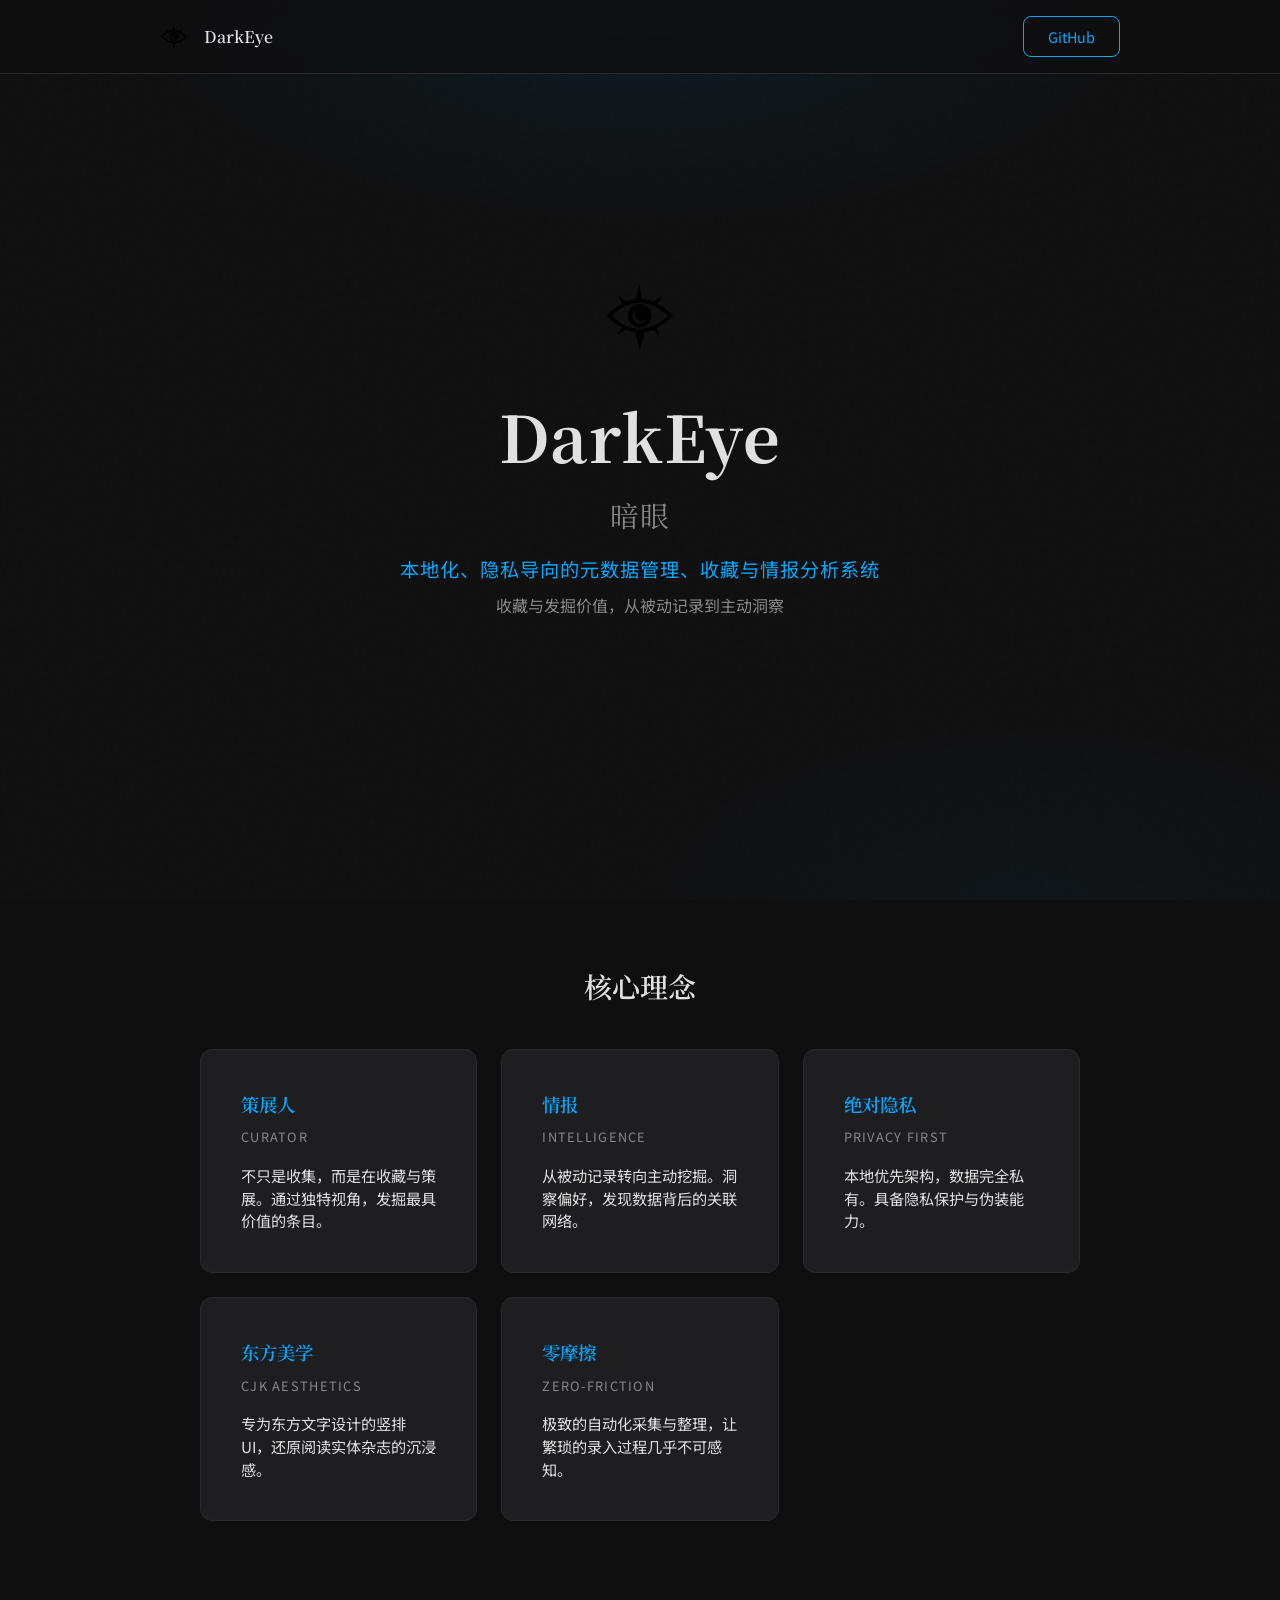
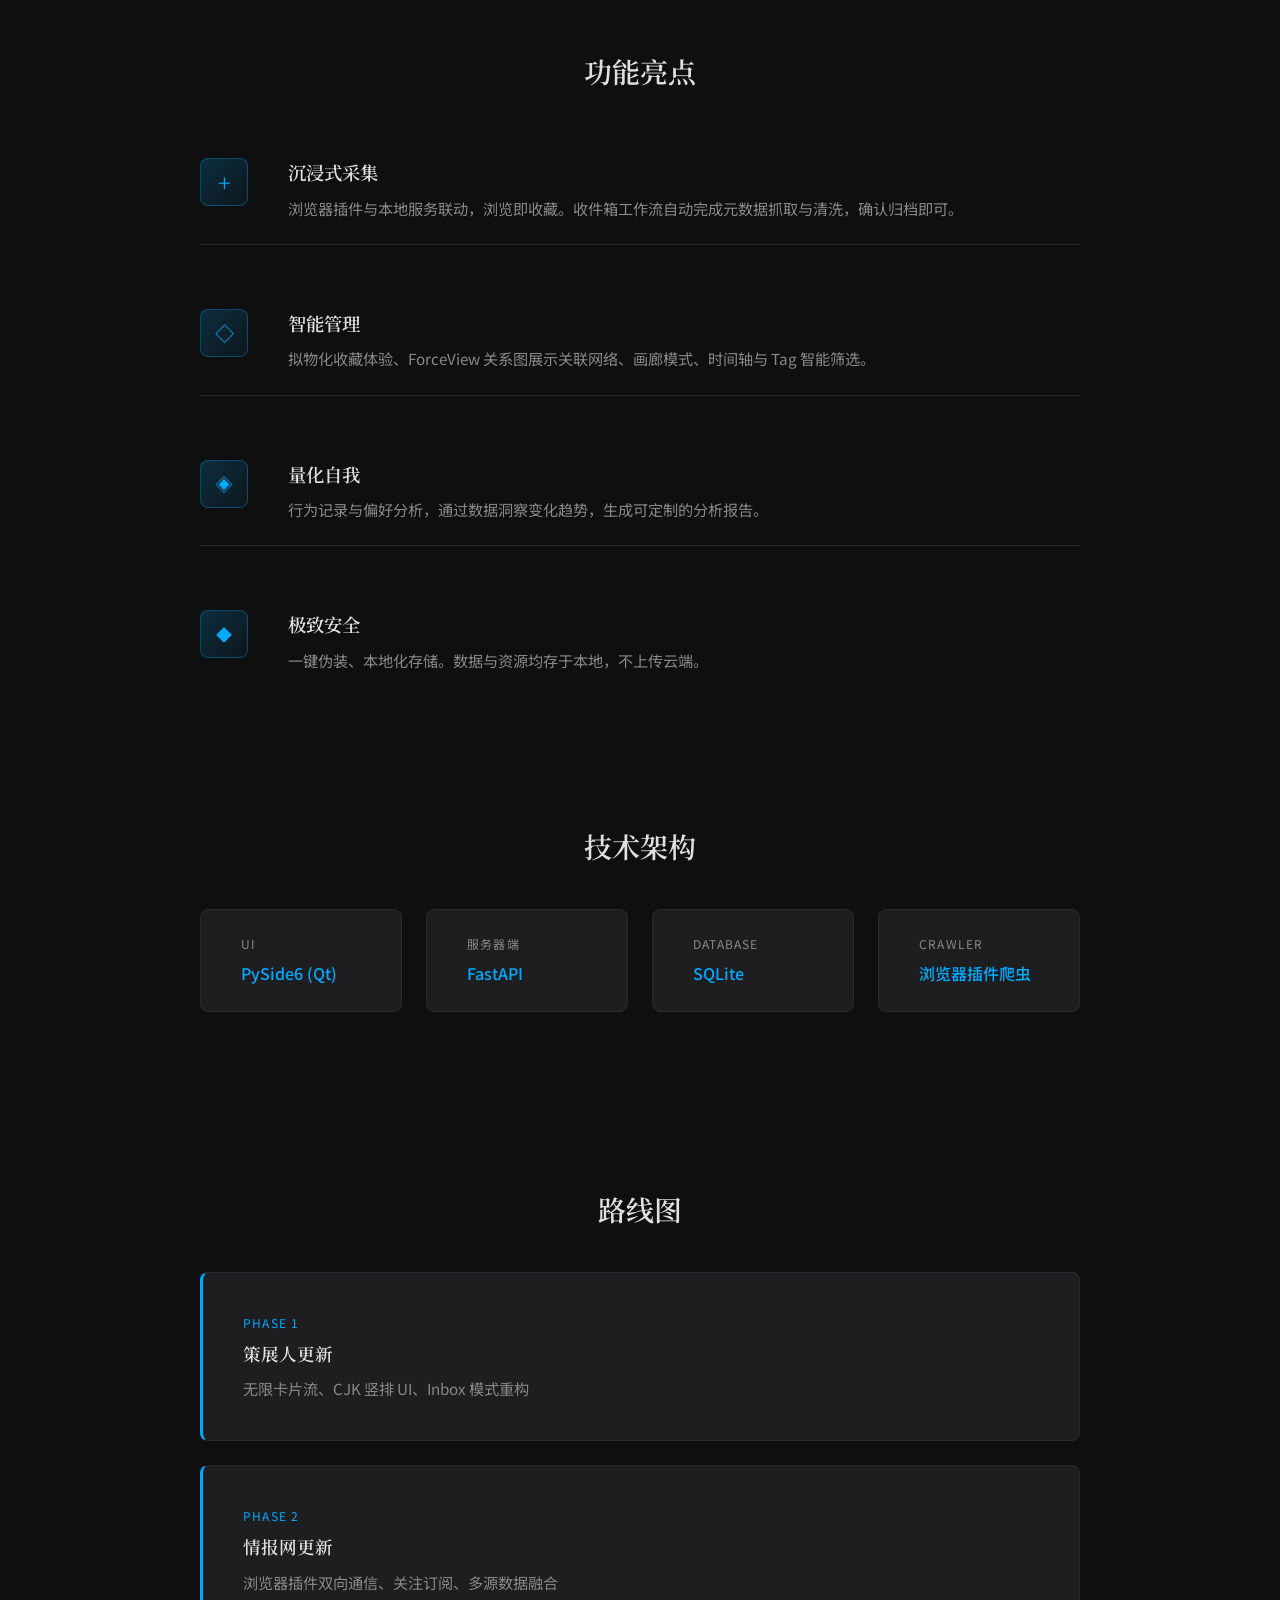
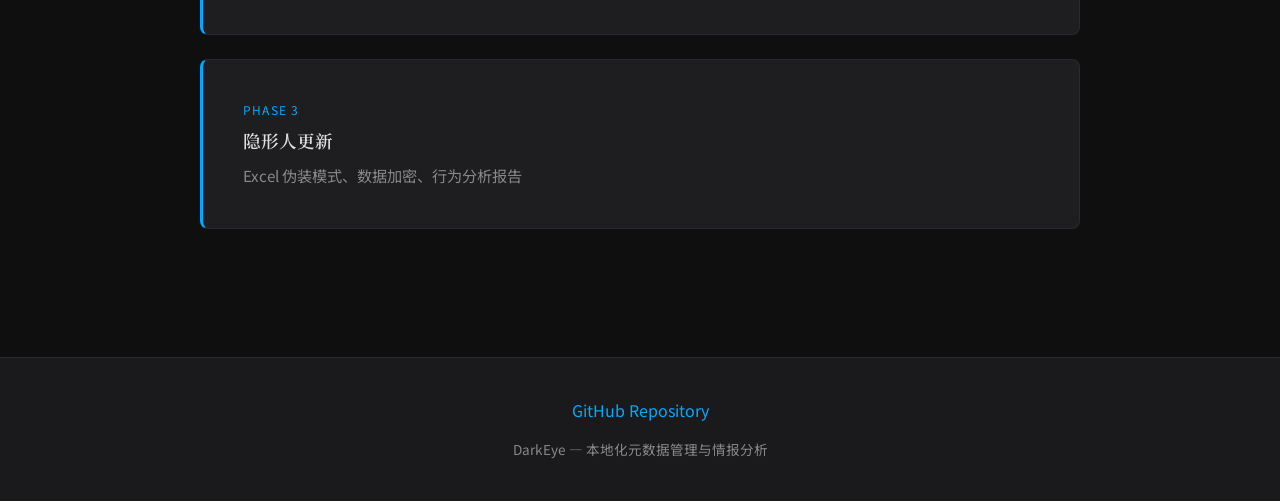
==== index.html @ bdf42da2 "first commit" ====
<!DOCTYPE html>
<html lang="zh-CN">

<head>
  <meta charset="UTF-8">
  <meta name="viewport" content="width=device-width, initial-scale=1.0">
  <meta name="description" content="DarkEye 暗眼 — 本地化、隐私导向的元数据管理与收藏系统">
  <title>DarkEye 暗眼 — 元数据管理与情报分析</title>
  <link rel="icon" type="image/svg+xml" href="assets/logo.svg">
  <link rel="preconnect" href="https://fonts.googleapis.com">
  <link rel="preconnect" href="https://fonts.gstatic.com" crossorigin>
  <link href="https://fonts.googleapis.com/css2?family=Noto+Serif+SC:wght@400;600;700&family=Noto+Sans+SC:wght@400;500&display=swap" rel="stylesheet">
  <link rel="stylesheet" href="css/styles.css">
</head>

<body>
  <header class="header">
    <nav class="nav">
      <a href="#" class="nav-logo">
        <img src="assets/logo.svg" alt="DarkEye" class="nav-logo-icon">
        <span class="nav-logo-text">DarkEye</span>
      </a>
      <a href="https://github.com/de4321/darkeye" class="nav-cta" target="_blank" rel="noopener noreferrer">GitHub</a>
    </nav>
  </header>

  <main>
    <section class="hero">
      <div class="hero-content">
        <img src="assets/logo.svg" alt="" class="hero-logo reveal" aria-hidden="true">
        <h1 class="hero-title reveal">DarkEye <span class="hero-sub">暗眼</span></h1>
        <p class="hero-tagline reveal">本地化、隐私导向的元数据管理、收藏与情报分析系统</p>
        <p class="hero-desc reveal">收藏与发掘价值，从被动记录到主动洞察</p>
      </div>
      <div class="hero-bg" aria-hidden="true"></div>
    </section>

    <section class="section section-philosophy">
      <h2 class="section-title reveal">核心理念</h2>
      <div class="philosophy-grid">
        <article class="philosophy-card reveal">
          <h3 class="philosophy-card-title">策展人</h3>
          <p class="philosophy-card-eng">Curator</p>
          <p class="philosophy-card-desc">不只是收集，而是在收藏与策展。通过独特视角，发掘最具价值的条目。</p>
        </article>
        <article class="philosophy-card reveal">
          <h3 class="philosophy-card-title">情报</h3>
          <p class="philosophy-card-eng">Intelligence</p>
          <p class="philosophy-card-desc">从被动记录转向主动挖掘。洞察偏好，发现数据背后的关联网络。</p>
        </article>
        <article class="philosophy-card reveal">
          <h3 class="philosophy-card-title">绝对隐私</h3>
          <p class="philosophy-card-eng">Privacy First</p>
          <p class="philosophy-card-desc">本地优先架构，数据完全私有。具备隐私保护与伪装能力。</p>
        </article>
        <article class="philosophy-card reveal">
          <h3 class="philosophy-card-title">东方美学</h3>
          <p class="philosophy-card-eng">CJK Aesthetics</p>
          <p class="philosophy-card-desc">专为东方文字设计的竖排 UI，还原阅读实体杂志的沉浸感。</p>
        </article>
        <article class="philosophy-card reveal">
          <h3 class="philosophy-card-title">零摩擦</h3>
          <p class="philosophy-card-eng">Zero-Friction</p>
          <p class="philosophy-card-desc">极致的自动化采集与整理，让繁琐的录入过程几乎不可感知。</p>
        </article>
      </div>
    </section>

    <section class="section section-features">
      <h2 class="section-title reveal">功能亮点</h2>
      <div class="features-list">
        <article class="feature-item reveal">
          <div class="feature-icon feature-icon--capture" aria-hidden="true"></div>
          <div class="feature-content">
            <h3 class="feature-title">沉浸式采集</h3>
            <p class="feature-desc">浏览器插件与本地服务联动，浏览即收藏。收件箱工作流自动完成元数据抓取与清洗，确认归档即可。</p>
          </div>
        </article>
        <article class="feature-item reveal">
          <div class="feature-icon feature-icon--manage" aria-hidden="true"></div>
          <div class="feature-content">
            <h3 class="feature-title">智能管理</h3>
            <p class="feature-desc">拟物化收藏体验、ForceView 关系图展示关联网络、画廊模式、时间轴与 Tag 智能筛选。</p>
          </div>
        </article>
        <article class="feature-item reveal">
          <div class="feature-icon feature-icon--quantify" aria-hidden="true"></div>
          <div class="feature-content">
            <h3 class="feature-title">量化自我</h3>
            <p class="feature-desc">行为记录与偏好分析，通过数据洞察变化趋势，生成可定制的分析报告。</p>
          </div>
        </article>
        <article class="feature-item reveal">
          <div class="feature-icon feature-icon--secure" aria-hidden="true"></div>
          <div class="feature-content">
            <h3 class="feature-title">极致安全</h3>
            <p class="feature-desc">一键伪装、本地化存储。数据与资源均存于本地，不上传云端。</p>
          </div>
        </article>
      </div>
    </section>

    <section class="section section-tech">
      <h2 class="section-title reveal">技术架构</h2>
      <div class="tech-grid reveal">
        <div class="tech-item">
          <span class="tech-label">UI</span>
          <span class="tech-value">PySide6 (Qt)</span>
        </div>
        <div class="tech-item">
          <span class="tech-label">服务器端</span>
          <span class="tech-value">FastAPI</span>
        </div>
        <div class="tech-item">
          <span class="tech-label">Database</span>
          <span class="tech-value">SQLite</span>
        </div>
        <div class="tech-item">
          <span class="tech-label">Crawler</span>
          <span class="tech-value">浏览器插件爬虫</span>
        </div>
      </div>
      <p class="tech-note reveal">单体本地，仅爬虫需联网</p>
    </section>

    <section class="section section-roadmap">
      <h2 class="section-title reveal">路线图</h2>
      <div class="roadmap-list">
        <article class="roadmap-item reveal">
          <div class="roadmap-phase">Phase 1</div>
          <h3 class="roadmap-title">策展人更新</h3>
          <p class="roadmap-desc">无限卡片流、CJK 竖排 UI、Inbox 模式重构</p>
        </article>
        <article class="roadmap-item reveal">
          <div class="roadmap-phase">Phase 2</div>
          <h3 class="roadmap-title">情报网更新</h3>
          <p class="roadmap-desc">浏览器插件双向通信、关注订阅、多源数据融合</p>
        </article>
        <article class="roadmap-item reveal">
          <div class="roadmap-phase">Phase 3</div>
          <h3 class="roadmap-title">隐形人更新</h3>
          <p class="roadmap-desc">Excel 伪装模式、数据加密、行为分析报告</p>
        </article>
      </div>
    </section>
  </main>

  <footer class="footer">
    <div class="footer-content">
      <a href="https://github.com/de4321/darkeye" class="footer-link" target="_blank" rel="noopener noreferrer">GitHub Repository</a>
      <p class="footer-copy">DarkEye — 本地化元数据管理与情报分析</p>
    </div>
  </footer>

  <script src="js/main.js"></script>
</body>

</html>
---- css/styles.css ----
/* DarkEye 产品宣传页 — 暗色主题 */
:root {
  --color-bg: #0f0f10;
  --color-bg-elevated: #1a1a1c;
  --color-bg-card: #1e1e21;
  --color-text: #e0e0e0;
  --color-text-muted: #888;
  --color-primary: #00aaff;
  --color-primary-hover: #33bbff;
  --color-border: #2a2a2e;
  --font-serif: "Noto Serif SC", "Source Han Serif SC", serif;
  --font-sans: "Noto Sans SC", "Source Han Sans SC", sans-serif;
  --radius-md: 8px;
  --radius-lg: 12px;
  --space-xs: 0.5rem;
  --space-sm: 1rem;
  --space-md: 1.5rem;
  --space-lg: 2.5rem;
  --space-xl: 4rem;
  --max-width: 960px;
}

*, *::before, *::after {
  box-sizing: border-box;
}

html {
  scroll-behavior: smooth;
}

body {
  margin: 0;
  font-family: var(--font-sans);
  font-size: 16px;
  line-height: 1.6;
  color: var(--color-text);
  background: var(--color-bg);
  -webkit-font-smoothing: antialiased;
}

/* Header */
.header {
  position: fixed;
  top: 0;
  left: 0;
  right: 0;
  z-index: 100;
  padding: var(--space-sm) var(--space-lg);
  background: rgba(15, 15, 16, 0.85);
  backdrop-filter: blur(12px);
  border-bottom: 1px solid var(--color-border);
  transition: background 0.3s ease;
}

.nav {
  max-width: var(--max-width);
  margin: 0 auto;
  display: flex;
  align-items: center;
  justify-content: space-between;
}

.nav-logo {
  display: flex;
  align-items: center;
  gap: var(--space-sm);
  text-decoration: none;
  color: var(--color-text);
  font-family: var(--font-serif);
  font-weight: 600;
  transition: color 0.2s;
}

.nav-logo:hover {
  color: var(--color-primary);
}

.nav-logo-icon {
  width: 28px;
  height: 28px;
  color: var(--color-primary);
}

.nav-cta {
  padding: var(--space-xs) var(--space-md);
  background: transparent;
  border: 1px solid var(--color-primary);
  color: var(--color-primary);
  border-radius: var(--radius-md);
  text-decoration: none;
  font-size: 0.9rem;
  transition: all 0.2s;
}

.nav-cta:hover {
  background: var(--color-primary);
  color: var(--color-bg);
}

/* Hero */
.hero {
  position: relative;
  min-height: 100vh;
  display: flex;
  align-items: center;
  justify-content: center;
  padding: var(--space-xl) var(--space-lg);
  overflow: hidden;
}

.hero-bg {
  position: absolute;
  inset: 0;
  background:
    radial-gradient(ellipse 80% 50% at 50% 0%, rgba(0, 170, 255, 0.08) 0%, transparent 50%),
    radial-gradient(ellipse 60% 40% at 80% 100%, rgba(0, 170, 255, 0.04) 0%, transparent 50%);
  pointer-events: none;
}

.hero-bg::after {
  content: "";
  position: absolute;
  inset: 0;
  background-image: url("data:image/svg+xml,%3Csvg viewBox='0 0 256 256' xmlns='http://www.w3.org/2000/svg'%3E%3Cfilter id='noise'%3E%3CfeTurbulence type='fractalNoise' baseFrequency='0.85' numOctaves='4' stitchTiles='stitch'/%3E%3C/filter%3E%3Crect width='100%25' height='100%25' filter='url(%23noise)' opacity='0.03'/%3E%3C/svg%3E");
  opacity: 0.5;
}

.hero-content {
  position: relative;
  text-align: center;
  z-index: 1;
}

.hero-logo {
  width: 72px;
  height: 72px;
  color: var(--color-primary);
  margin-bottom: var(--space-md);
  opacity: 0.9;
}

.hero-title {
  margin: 0 0 var(--space-sm);
  font-family: var(--font-serif);
  font-size: clamp(2.5rem, 6vw, 4rem);
  font-weight: 700;
  letter-spacing: 0.02em;
}

.hero-sub {
  display: block;
  font-size: 0.45em;
  font-weight: 400;
  color: var(--color-text-muted);
  margin-top: 0.2em;
}

.hero-tagline {
  margin: 0 0 var(--space-xs);
  font-size: 1.2rem;
  color: var(--color-primary);
  letter-spacing: 0.05em;
}

.hero-desc {
  margin: 0;
  font-size: 1rem;
  color: var(--color-text-muted);
}

/* Reveal animation (initially hidden, JS will reveal) */
.reveal {
  opacity: 0;
  transform: translateY(24px);
  transition: opacity 0.6s ease, transform 0.6s ease;
}

.reveal.revealed {
  opacity: 1;
  transform: translateY(0);
}

.reveal.revealed-delay-1 { transition-delay: 0.1s; }
.reveal.revealed-delay-2 { transition-delay: 0.2s; }
.reveal.revealed-delay-3 { transition-delay: 0.3s; }

/* Sections */
.section {
  max-width: var(--max-width);
  margin: 0 auto;
  padding: var(--space-xl) var(--space-lg);
}

.section-title {
  margin: 0 0 var(--space-lg);
  font-family: var(--font-serif);
  font-size: 1.75rem;
  font-weight: 600;
  text-align: center;
  color: var(--color-text);
}

/* Philosophy grid */
.philosophy-grid {
  display: grid;
  grid-template-columns: repeat(auto-fit, minmax(260px, 1fr));
  gap: var(--space-md);
}

.philosophy-card {
  padding: var(--space-lg);
  background: var(--color-bg-card);
  border: 1px solid var(--color-border);
  border-radius: var(--radius-lg);
  transition: border-color 0.2s, transform 0.2s;
}

.philosophy-card:hover {
  border-color: rgba(0, 170, 255, 0.4);
  transform: translateY(-2px);
}

.philosophy-card-title {
  margin: 0 0 var(--space-xs);
  font-family: var(--font-serif);
  font-size: 1.15rem;
  font-weight: 600;
  color: var(--color-primary);
}

.philosophy-card-eng {
  margin: 0 0 var(--space-sm);
  font-size: 0.8rem;
  color: var(--color-text-muted);
  text-transform: uppercase;
  letter-spacing: 0.1em;
}

.philosophy-card-desc {
  margin: 0;
  font-size: 0.95rem;
  color: var(--color-text);
  line-height: 1.5;
}

/* Features */
.features-list {
  display: flex;
  flex-direction: column;
  gap: var(--space-lg);
}

.feature-item {
  display: flex;
  gap: var(--space-lg);
  align-items: flex-start;
  padding: var(--space-md) 0;
  border-bottom: 1px solid var(--color-border);
}

.feature-item:last-child {
  border-bottom: none;
}

.feature-icon {
  flex-shrink: 0;
  display: flex;
  align-items: center;
  justify-content: center;
  width: 48px;
  height: 48px;
  border-radius: var(--radius-md);
  background: linear-gradient(135deg, rgba(0, 170, 255, 0.2), rgba(0, 170, 255, 0.05));
  border: 1px solid rgba(0, 170, 255, 0.3);
}

.feature-icon--capture::before {
  content: "+";
  font-size: 1.5rem;
  font-weight: 300;
  color: var(--color-primary);
}

.feature-icon--manage::before {
  content: "◇";
  font-size: 1.2rem;
  color: var(--color-primary);
}

.feature-icon--quantify::before {
  content: "◈";
  font-size: 1.1rem;
  color: var(--color-primary);
}

.feature-icon--secure::before {
  content: "◆";
  font-size: 1rem;
  color: var(--color-primary);
}

.feature-content {
  flex: 1;
}

.feature-title {
  margin: 0 0 var(--space-xs);
  font-family: var(--font-serif);
  font-size: 1.15rem;
  font-weight: 600;
  color: var(--color-text);
}

.feature-desc {
  margin: 0;
  font-size: 0.95rem;
  color: var(--color-text-muted);
  line-height: 1.6;
}

/* Tech */
.tech-grid {
  display: grid;
  grid-template-columns: repeat(auto-fit, minmax(180px, 1fr));
  gap: var(--space-md);
  margin-bottom: var(--space-md);
}

.tech-item {
  padding: var(--space-md) var(--space-lg);
  background: var(--color-bg-card);
  border: 1px solid var(--color-border);
  border-radius: var(--radius-md);
  display: flex;
  flex-direction: column;
  gap: var(--space-xs);
}

.tech-label {
  font-size: 0.75rem;
  text-transform: uppercase;
  letter-spacing: 0.1em;
  color: var(--color-text-muted);
}

.tech-value {
  font-size: 1rem;
  font-weight: 500;
  color: var(--color-primary);
}

.tech-note {
  margin: 0;
  font-size: 0.9rem;
  color: var(--color-text-muted);
  text-align: center;
}

/* Roadmap */
.roadmap-list {
  display: flex;
  flex-direction: column;
  gap: var(--space-md);
}

.roadmap-item {
  padding: var(--space-lg);
  background: var(--color-bg-card);
  border: 1px solid var(--color-border);
  border-left: 3px solid var(--color-primary);
  border-radius: var(--radius-md);
  transition: border-color 0.2s;
}

.roadmap-item:hover {
  border-left-color: var(--color-primary-hover);
}

.roadmap-phase {
  font-size: 0.75rem;
  text-transform: uppercase;
  letter-spacing: 0.1em;
  color: var(--color-primary);
  margin-bottom: var(--space-xs);
}

.roadmap-title {
  margin: 0 0 var(--space-xs);
  font-family: var(--font-serif);
  font-size: 1.1rem;
  font-weight: 600;
  color: var(--color-text);
}

.roadmap-desc {
  margin: 0;
  font-size: 0.95rem;
  color: var(--color-text-muted);
}

/* Footer */
.footer {
  margin-top: var(--space-xl);
  padding: var(--space-lg) var(--space-lg);
  border-top: 1px solid var(--color-border);
  background: var(--color-bg-elevated);
}

.footer-content {
  max-width: var(--max-width);
  margin: 0 auto;
  text-align: center;
}

.footer-link {
  display: inline-block;
  margin-bottom: var(--space-sm);
  color: var(--color-primary);
  text-decoration: none;
  transition: color 0.2s;
}

.footer-link:hover {
  color: var(--color-primary-hover);
}

.footer-copy {
  margin: 0;
  font-size: 0.85rem;
  color: var(--color-text-muted);
}

/* Responsive */
@media (max-width: 640px) {
  .hero {
    padding: var(--space-xl) var(--space-md);
  }

  .section {
    padding: var(--space-lg) var(--space-md);
  }

  .feature-item {
    flex-direction: column;
    gap: var(--space-sm);
  }

  .philosophy-grid {
    grid-template-columns: 1fr;
  }
}
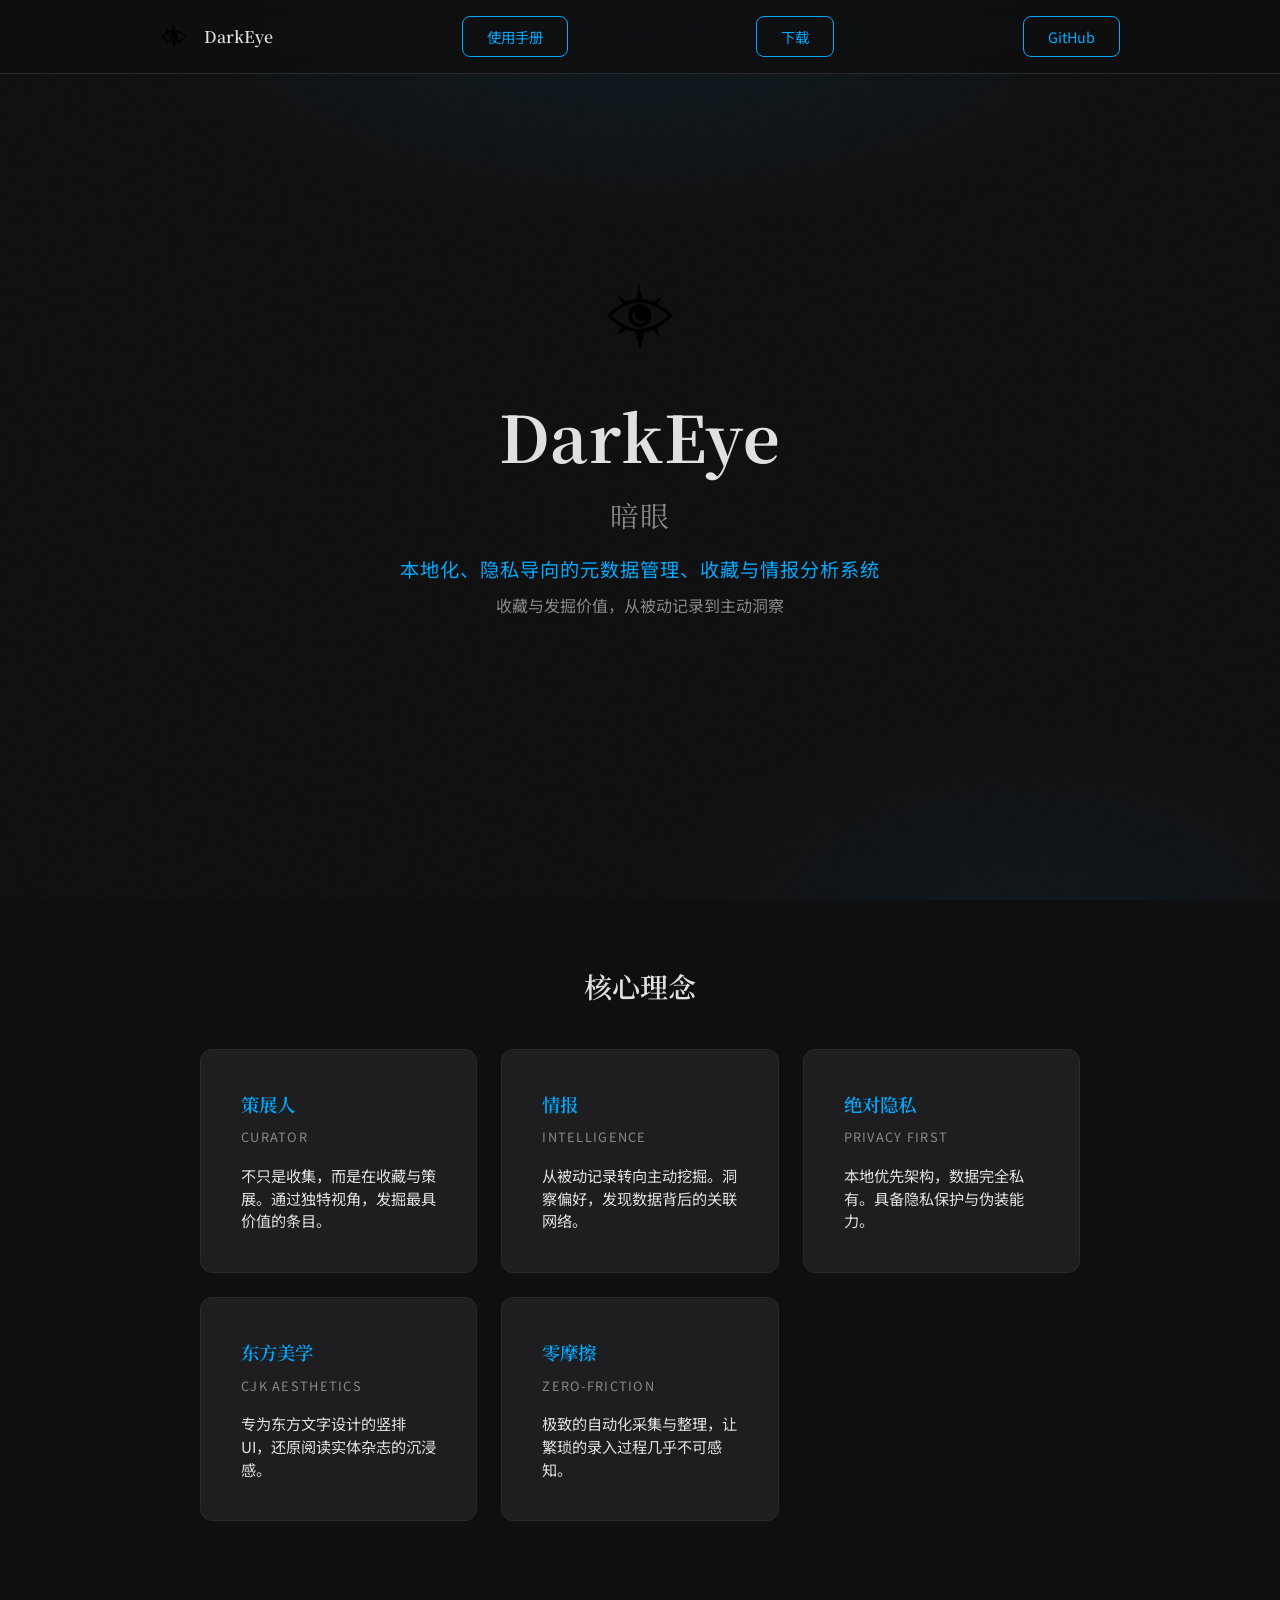
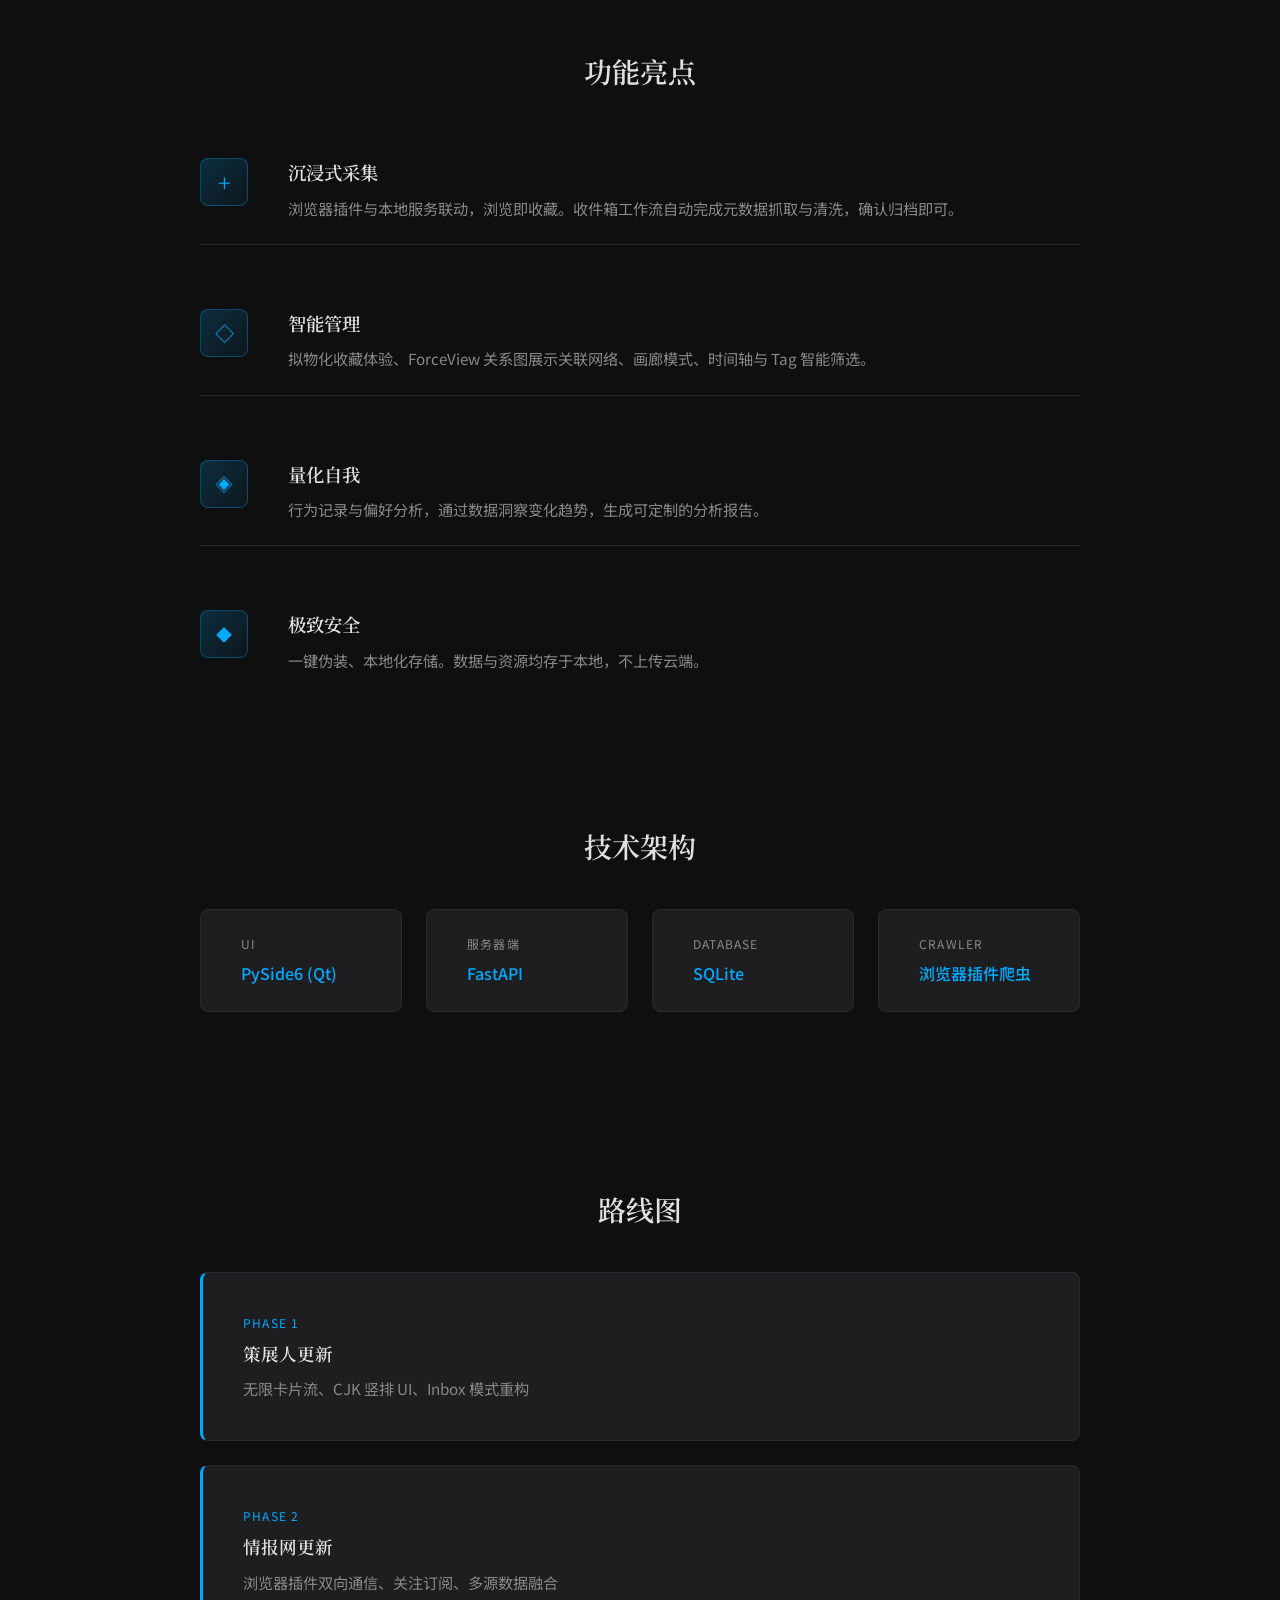
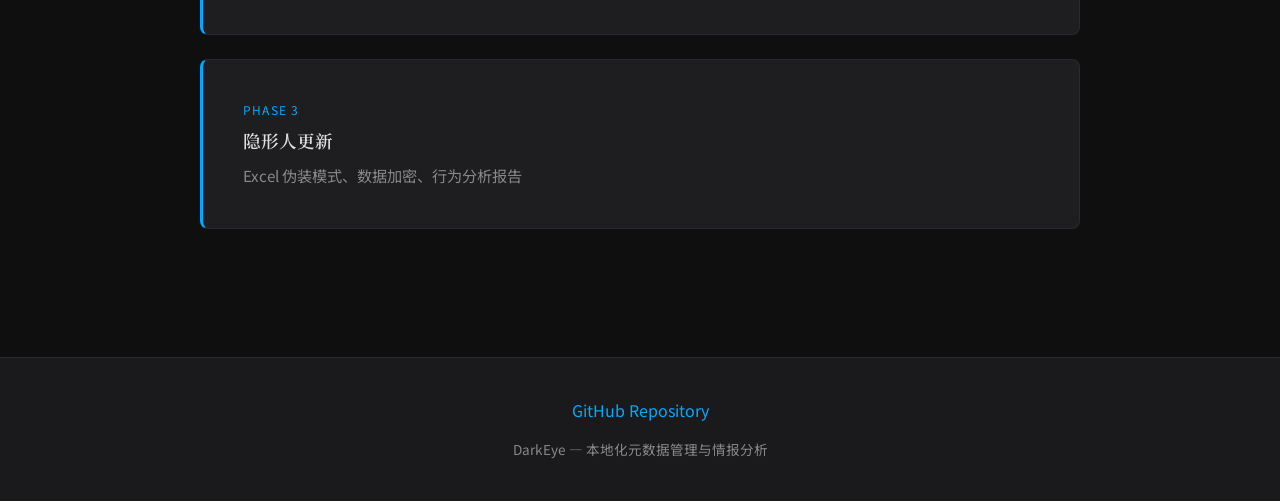
==== commit 8264d6cd: "update" ====
--- a/index.html
+++ b/index.html
@@ -20,6 +20,8 @@
         <img src="assets/logo.svg" alt="DarkEye" class="nav-logo-icon">
         <span class="nav-logo-text">DarkEye</span>
       </a>
+      <a href="manual.html" class="nav-cta" target="_self">使用手册</a>
+      <a href="https://github.com/de4321/darkeye/releases" class="nav-cta" target="_blank" rel="noopener noreferrer">下载</a>
       <a href="https://github.com/de4321/darkeye" class="nav-cta" target="_blank" rel="noopener noreferrer">GitHub</a>
     </nav>
   </header>
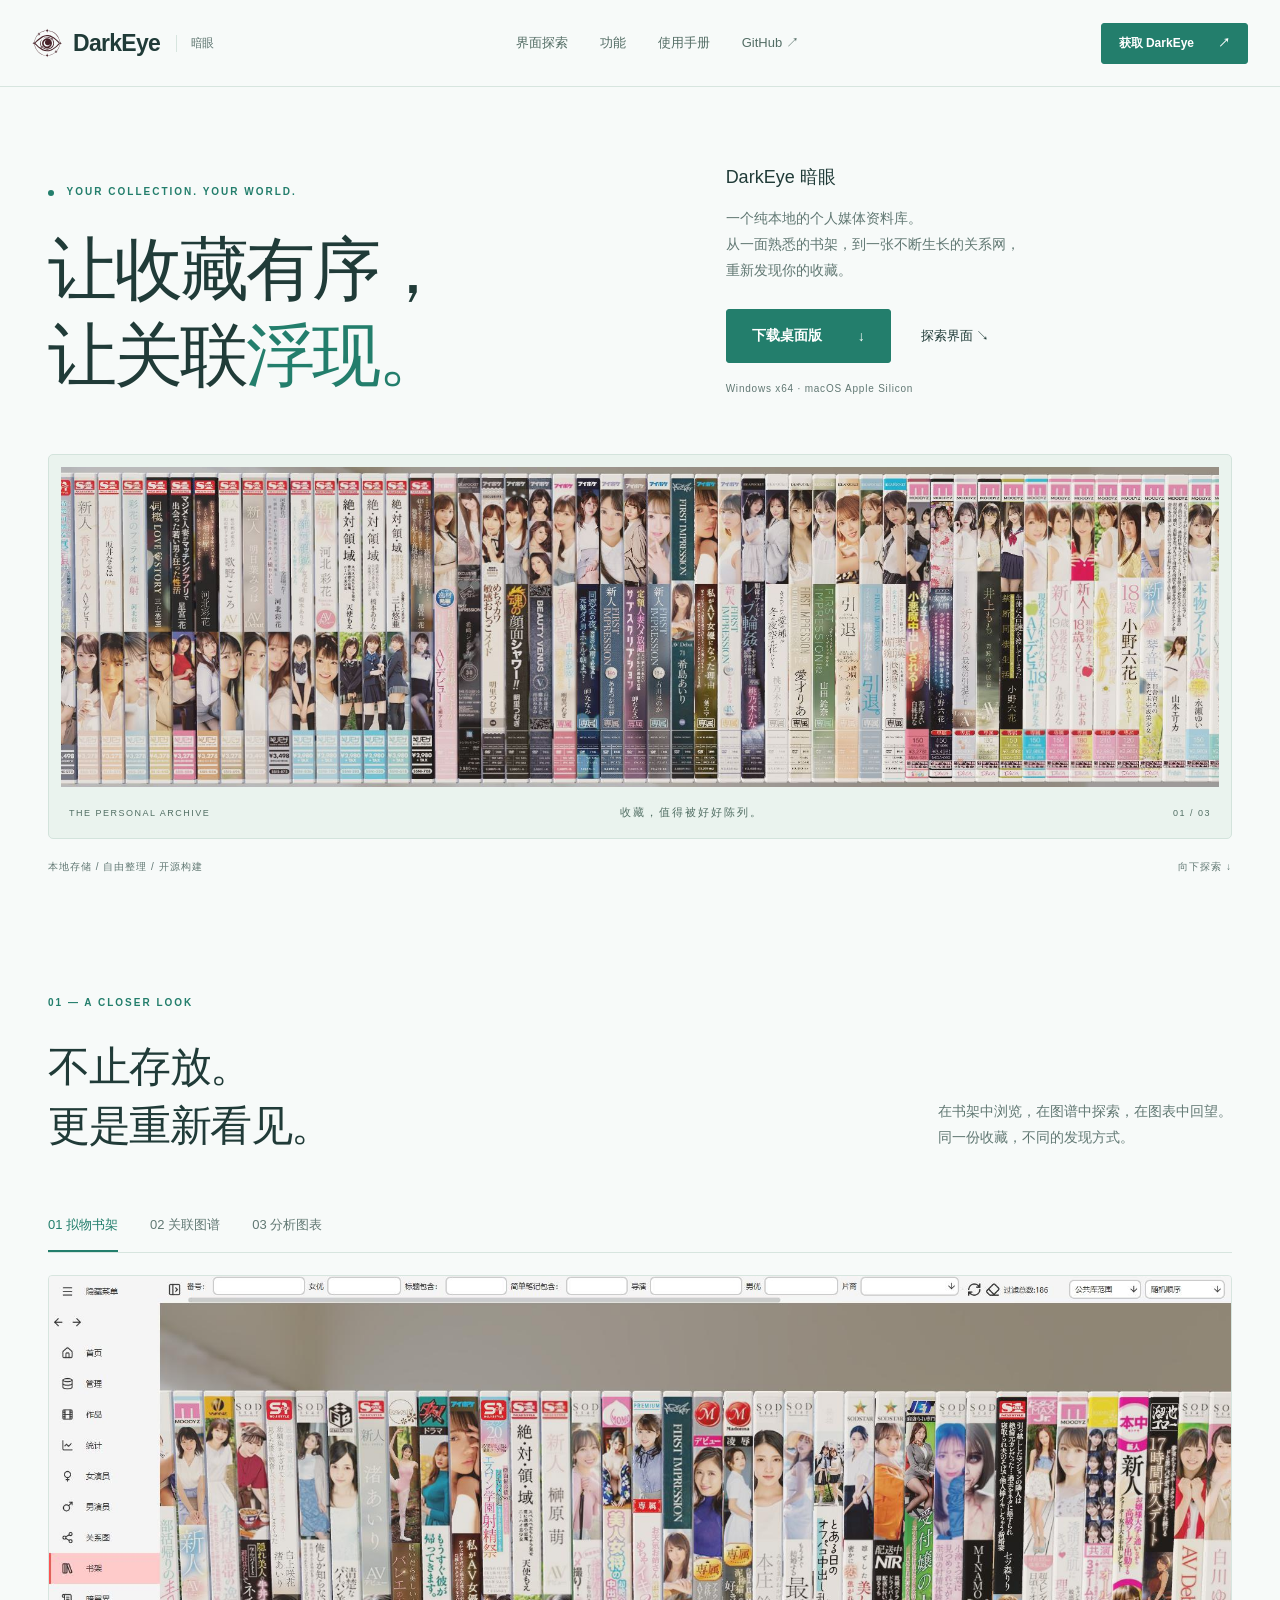
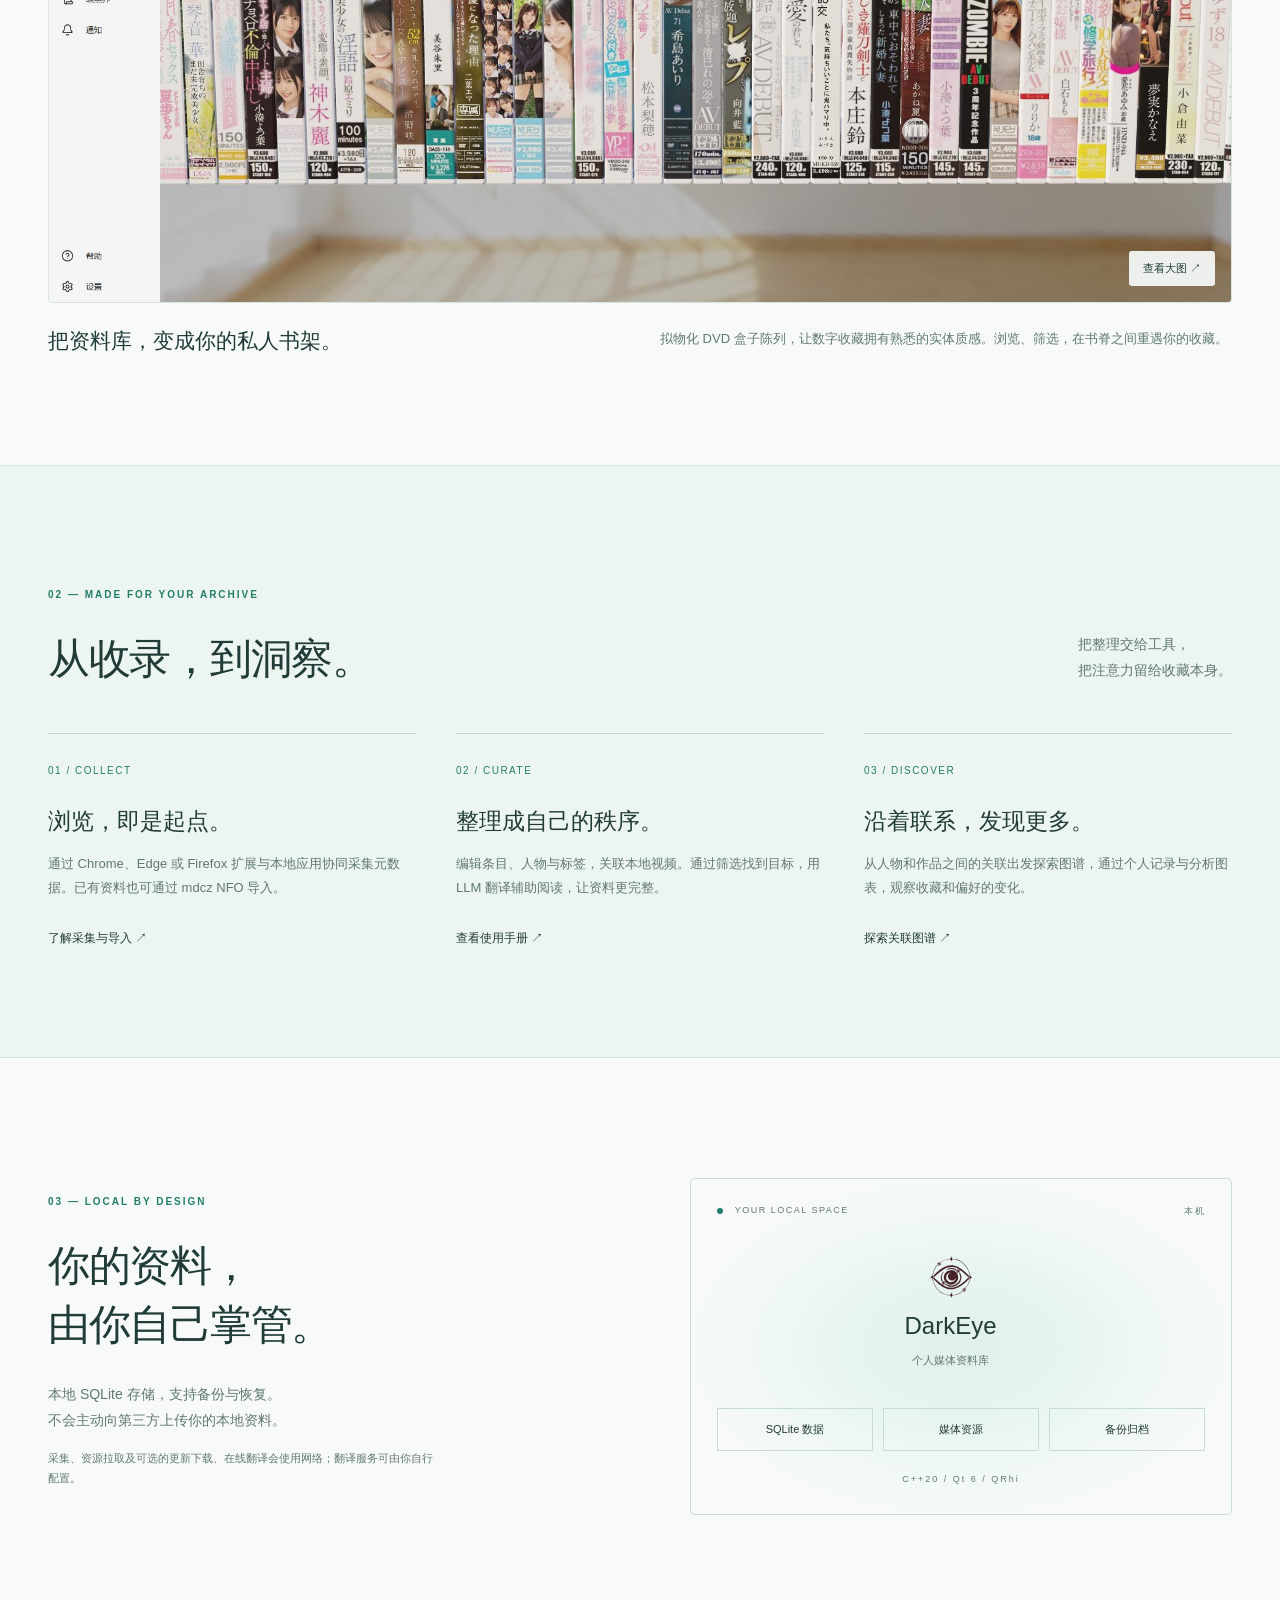
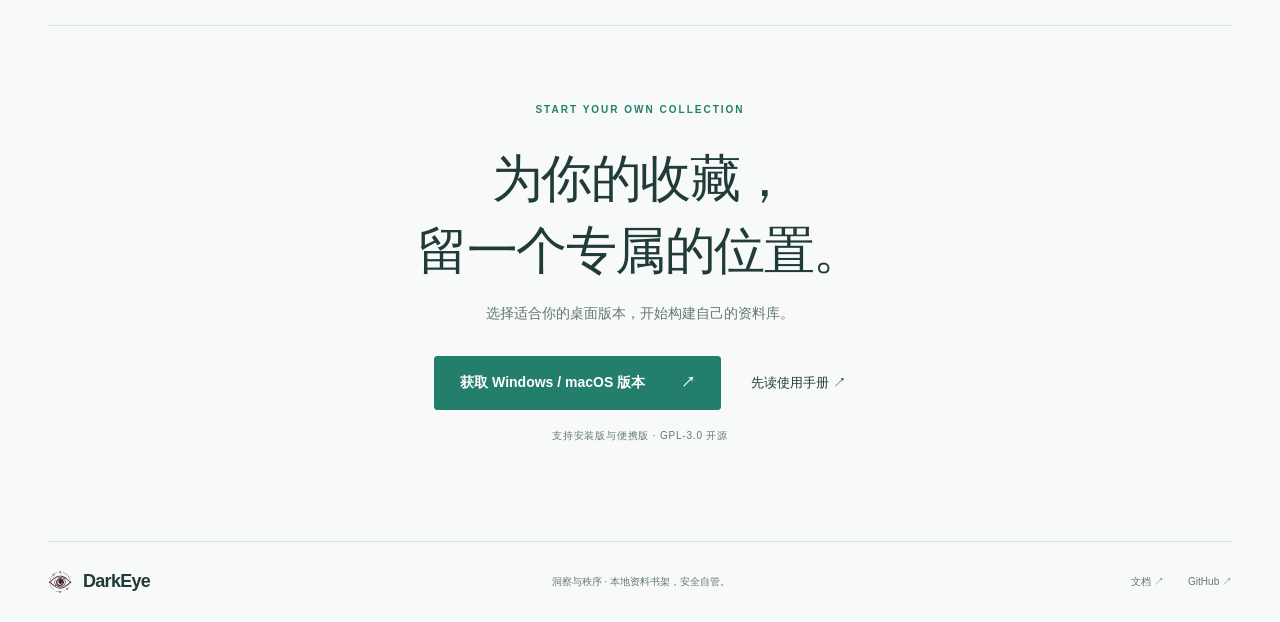
==== commit 49fdc01b: "Refresh website with project screenshots and mint theme" ====
--- a/index.html
+++ b/index.html
@@ -1,160 +1,26 @@
 <!DOCTYPE html>
 <html lang="zh-CN">
-
 <head>
-  <meta charset="UTF-8">
-  <meta name="viewport" content="width=device-width, initial-scale=1.0">
-  <meta name="description" content="DarkEye 暗眼 — 本地化、隐私导向的元数据管理与收藏系统">
-  <title>DarkEye 暗眼 — 元数据管理与情报分析</title>
-  <link rel="icon" type="image/svg+xml" href="assets/logo.svg">
-  <link rel="preconnect" href="https://fonts.googleapis.com">
-  <link rel="preconnect" href="https://fonts.gstatic.com" crossorigin>
-  <link href="https://fonts.googleapis.com/css2?family=Noto+Serif+SC:wght@400;600;700&family=Noto+Sans+SC:wght@400;500&display=swap" rel="stylesheet">
-  <link rel="stylesheet" href="css/styles.css">
+<meta charset="UTF-8"><meta name="viewport" content="width=device-width, initial-scale=1.0">
+<meta name="description" content="DarkEye 暗眼，一个纯本地的个人媒体资料库。以拟物化 DVD 书架整理收藏，用关联图谱发现联系，让资料回到自己手中。">
+<meta name="theme-color" content="#f7faf9"><title>DarkEye 暗眼 — 洞察与秩序</title>
+<link rel="icon" href="assets/logo.svg?v=2" type="image/svg+xml"><link rel="stylesheet" href="css/styles.css">
 </head>
-
 <body>
-  <header class="header">
-    <nav class="nav">
-      <a href="#" class="nav-logo">
-        <img src="assets/logo.svg" alt="DarkEye" class="nav-logo-icon">
-        <span class="nav-logo-text">DarkEye</span>
-      </a>
-      <a href="manual.html" class="nav-cta" target="_self">使用手册</a>
-      <a href="https://github.com/de4321/darkeye/releases" class="nav-cta" target="_blank" rel="noopener noreferrer">下载</a>
-      <a href="https://github.com/de4321/darkeye" class="nav-cta" target="_blank" rel="noopener noreferrer">GitHub</a>
-    </nav>
-  </header>
-
-  <main>
-    <section class="hero">
-      <div class="hero-content">
-        <img src="assets/logo.svg" alt="" class="hero-logo reveal" aria-hidden="true">
-        <h1 class="hero-title reveal">DarkEye <span class="hero-sub">暗眼</span></h1>
-        <p class="hero-tagline reveal">本地化、隐私导向的元数据管理、收藏与情报分析系统</p>
-        <p class="hero-desc reveal">收藏与发掘价值，从被动记录到主动洞察</p>
-      </div>
-      <div class="hero-bg" aria-hidden="true"></div>
-    </section>
-
-    <section class="section section-philosophy">
-      <h2 class="section-title reveal">核心理念</h2>
-      <div class="philosophy-grid">
-        <article class="philosophy-card reveal">
-          <h3 class="philosophy-card-title">策展人</h3>
-          <p class="philosophy-card-eng">Curator</p>
-          <p class="philosophy-card-desc">不只是收集，而是在收藏与策展。通过独特视角，发掘最具价值的条目。</p>
-        </article>
-        <article class="philosophy-card reveal">
-          <h3 class="philosophy-card-title">情报</h3>
-          <p class="philosophy-card-eng">Intelligence</p>
-          <p class="philosophy-card-desc">从被动记录转向主动挖掘。洞察偏好，发现数据背后的关联网络。</p>
-        </article>
-        <article class="philosophy-card reveal">
-          <h3 class="philosophy-card-title">绝对隐私</h3>
-          <p class="philosophy-card-eng">Privacy First</p>
-          <p class="philosophy-card-desc">本地优先架构，数据完全私有。具备隐私保护与伪装能力。</p>
-        </article>
-        <article class="philosophy-card reveal">
-          <h3 class="philosophy-card-title">东方美学</h3>
-          <p class="philosophy-card-eng">CJK Aesthetics</p>
-          <p class="philosophy-card-desc">专为东方文字设计的竖排 UI，还原阅读实体杂志的沉浸感。</p>
-        </article>
-        <article class="philosophy-card reveal">
-          <h3 class="philosophy-card-title">零摩擦</h3>
-          <p class="philosophy-card-eng">Zero-Friction</p>
-          <p class="philosophy-card-desc">极致的自动化采集与整理，让繁琐的录入过程几乎不可感知。</p>
-        </article>
-      </div>
-    </section>
-
-    <section class="section section-features">
-      <h2 class="section-title reveal">功能亮点</h2>
-      <div class="features-list">
-        <article class="feature-item reveal">
-          <div class="feature-icon feature-icon--capture" aria-hidden="true"></div>
-          <div class="feature-content">
-            <h3 class="feature-title">沉浸式采集</h3>
-            <p class="feature-desc">浏览器插件与本地服务联动，浏览即收藏。收件箱工作流自动完成元数据抓取与清洗，确认归档即可。</p>
-          </div>
-        </article>
-        <article class="feature-item reveal">
-          <div class="feature-icon feature-icon--manage" aria-hidden="true"></div>
-          <div class="feature-content">
-            <h3 class="feature-title">智能管理</h3>
-            <p class="feature-desc">拟物化收藏体验、ForceView 关系图展示关联网络、画廊模式、时间轴与 Tag 智能筛选。</p>
-          </div>
-        </article>
-        <article class="feature-item reveal">
-          <div class="feature-icon feature-icon--quantify" aria-hidden="true"></div>
-          <div class="feature-content">
-            <h3 class="feature-title">量化自我</h3>
-            <p class="feature-desc">行为记录与偏好分析，通过数据洞察变化趋势，生成可定制的分析报告。</p>
-          </div>
-        </article>
-        <article class="feature-item reveal">
-          <div class="feature-icon feature-icon--secure" aria-hidden="true"></div>
-          <div class="feature-content">
-            <h3 class="feature-title">极致安全</h3>
-            <p class="feature-desc">一键伪装、本地化存储。数据与资源均存于本地，不上传云端。</p>
-          </div>
-        </article>
-      </div>
-    </section>
-
-    <section class="section section-tech">
-      <h2 class="section-title reveal">技术架构</h2>
-      <div class="tech-grid reveal">
-        <div class="tech-item">
-          <span class="tech-label">UI</span>
-          <span class="tech-value">PySide6 (Qt)</span>
-        </div>
-        <div class="tech-item">
-          <span class="tech-label">服务器端</span>
-          <span class="tech-value">FastAPI</span>
-        </div>
-        <div class="tech-item">
-          <span class="tech-label">Database</span>
-          <span class="tech-value">SQLite</span>
-        </div>
-        <div class="tech-item">
-          <span class="tech-label">Crawler</span>
-          <span class="tech-value">浏览器插件爬虫</span>
-        </div>
-      </div>
-      <p class="tech-note reveal">单体本地，仅爬虫需联网</p>
-    </section>
-
-    <section class="section section-roadmap">
-      <h2 class="section-title reveal">路线图</h2>
-      <div class="roadmap-list">
-        <article class="roadmap-item reveal">
-          <div class="roadmap-phase">Phase 1</div>
-          <h3 class="roadmap-title">策展人更新</h3>
-          <p class="roadmap-desc">无限卡片流、CJK 竖排 UI、Inbox 模式重构</p>
-        </article>
-        <article class="roadmap-item reveal">
-          <div class="roadmap-phase">Phase 2</div>
-          <h3 class="roadmap-title">情报网更新</h3>
-          <p class="roadmap-desc">浏览器插件双向通信、关注订阅、多源数据融合</p>
-        </article>
-        <article class="roadmap-item reveal">
-          <div class="roadmap-phase">Phase 3</div>
-          <h3 class="roadmap-title">隐形人更新</h3>
-          <p class="roadmap-desc">Excel 伪装模式、数据加密、行为分析报告</p>
-        </article>
-      </div>
-    </section>
-  </main>
-
-  <footer class="footer">
-    <div class="footer-content">
-      <a href="https://github.com/de4321/darkeye" class="footer-link" target="_blank" rel="noopener noreferrer">GitHub Repository</a>
-      <p class="footer-copy">DarkEye — 本地化元数据管理与情报分析</p>
-    </div>
-  </footer>
-
-  <script src="js/main.js"></script>
-</body>
-
-</html>
+<a class="skip" href="#main">跳到正文</a>
+<header class="header"><nav class="nav" aria-label="主导航"><a class="brand" href="index.html"><img src="assets/logo.svg?v=2" alt="" width="30" height="30">DarkEye<span>暗眼</span></a><div class="nav-links"><a href="#experience">界面探索</a><a href="#workflow">功能</a><a href="manual.html">使用手册</a><a href="https://github.com/gty5678/darkeye">GitHub ↗</a></div><a class="button small" href="#download">获取 DarkEye <span>↗</span></a></nav></header>
+<main id="main">
+<section class="hero wrap"><div class="hero-top"><div><p class="eyebrow"><span class="dot"></span> YOUR COLLECTION. YOUR WORLD.</p><h1>让收藏有序，<br>让关联<span class="accent">浮现。</span></h1></div><div class="hero-copy"><p>DarkEye 暗眼</p><p class="muted">一个纯本地的个人媒体资料库。<br>从一面熟悉的书架，到一张不断生长的关系网，<br>重新发现你的收藏。</p><div class="actions"><a class="button" href="#download">下载桌面版 <span>↓</span></a><a class="text-link" href="#experience">探索界面 <span>↘</span></a></div><p class="platform">Windows x64 · macOS Apple Silicon</p></div></div>
+<div class="hero-art"><img src="assets/screenshots/show.jpg" alt="DarkEye 拟物化 DVD 收藏书架，多张实体风格盒脊并排陈列" fetchpriority="high" width="2355" height="527"><div class="art-caption"><span>THE PERSONAL ARCHIVE</span><span>收藏，值得被好好陈列。</span><span>01 / 03</span></div></div>
+<div class="hero-bottom"><span>本地存储 / 自由整理 / 开源构建</span><a href="#experience">向下探索 ↓</a></div></section>
+<section id="experience" class="section wrap"><div class="section-heading"><div><p class="eyebrow">01 — A CLOSER LOOK</p><h2>不止存放。<br>更是重新看见。</h2></div><p class="muted">在书架中浏览，在图谱中探索，在图表中回望。<br>同一份收藏，不同的发现方式。</p></div>
+<div class="gallery-tabs" role="tablist" aria-label="界面预览"><button id="tab-shelf" role="tab" aria-selected="true" aria-controls="preview-panel" data-view="shelf">01 拟物书架</button><button id="tab-graph" role="tab" aria-selected="false" aria-controls="preview-panel" tabindex="-1" data-view="graph">02 关联图谱</button><button id="tab-chart" role="tab" aria-selected="false" aria-controls="preview-panel" tabindex="-1" data-view="chart">03 分析图表</button></div>
+<div id="preview-panel" role="tabpanel" aria-labelledby="tab-shelf" tabindex="0"><button class="preview-image" aria-label="放大查看界面截图"><img id="gallery-image" src="assets/screenshots/dvd.jpg" alt="拟物化 DVD 书架界面" loading="lazy" width="1920" height="1017"><span class="zoom-label">查看大图 ↗</span></button><div class="gallery-caption"><h3 id="gallery-title">把资料库，变成你的私人书架。</h3><p id="gallery-description">拟物化 DVD 盒子陈列，让数字收藏拥有熟悉的实体质感。浏览、筛选，在书脊之间重遇你的收藏。</p></div></div></section>
+<section id="workflow" class="workflow section"><div class="wrap"><div class="section-heading"><div><p class="eyebrow">02 — MADE FOR YOUR ARCHIVE</p><h2>从收录，到洞察。</h2></div><p class="muted">把整理交给工具，<br>把注意力留给收藏本身。</p></div><div class="workflow-grid"><article><span class="step">01 / COLLECT</span><h3>浏览，即是起点。</h3><p>通过 Chrome、Edge 或 Firefox 扩展与本地应用协同采集元数据。已有资料也可通过 mdcz NFO 导入。</p><a href="https://gty5678.github.io/darkeye/usage/">了解采集与导入 ↗</a></article><article><span class="step">02 / CURATE</span><h3>整理成自己的秩序。</h3><p>编辑条目、人物与标签，关联本地视频。通过筛选找到目标，用 LLM 翻译辅助阅读，让资料更完整。</p><a href="manual.html">查看使用手册 ↗</a></article><article><span class="step">03 / DISCOVER</span><h3>沿着联系，发现更多。</h3><p>从人物和作品之间的关联出发探索图谱，通过个人记录与分析图表，观察收藏和偏好的变化。</p><a href="#experience" data-select="graph">探索关联图谱 ↗</a></article></div></div></section>
+<section class="section wrap privacy"><div><p class="eyebrow">03 — LOCAL BY DESIGN</p><h2>你的资料，<br>由你自己掌管。</h2><p class="muted">本地 SQLite 存储，支持备份与恢复。<br>不会主动向第三方上传你的本地资料。</p><p class="privacy-note">采集、资源拉取及可选的更新下载、在线翻译会使用网络；翻译服务可由你自行配置。</p></div><div class="architecture"><div class="arch-title"><span class="dot"></span> YOUR LOCAL SPACE <span>本机</span></div><div class="arch-core"><img src="assets/logo.svg?v=2" alt="" width="44" height="44"><strong>DarkEye</strong><span>个人媒体资料库</span></div><div class="arch-bottom"><span>SQLite 数据</span><span>媒体资源</span><span>备份归档</span></div><p>C++20 / Qt 6 / QRhi</p></div></section>
+<section id="download" class="download wrap"><p class="eyebrow">START YOUR OWN COLLECTION</p><h2>为你的收藏，<br>留一个专属的位置。</h2><p class="muted">选择适合你的桌面版本，开始构建自己的资料库。</p><div class="actions"><a class="button" href="https://github.com/gty5678/darkeye/releases">获取 Windows / macOS 版本 <span>↗</span></a><a class="text-link" href="manual.html">先读使用手册 ↗</a></div><p class="platform">支持安装版与便携版 · GPL-3.0 开源</p></section>
+</main>
+<footer class="wrap footer"><a class="brand" href="index.html"><img src="assets/logo.svg?v=2" width="24" height="24" alt="">DarkEye</a><span>洞察与秩序 · 本地资料书架，安全自管。</span><div><a href="https://gty5678.github.io/darkeye/">文档 ↗</a><a href="https://github.com/gty5678/darkeye">GitHub ↗</a></div></footer>
+<dialog id="lightbox" aria-label="界面截图大图"><button class="close-lightbox" aria-label="关闭大图">关闭 ×</button><img alt=""><p></p></dialog>
+<script src="js/main.js"></script>
+</body></html>
--- a/css/styles.css
+++ b/css/styles.css
@@ -1,451 +1,4 @@
-/* DarkEye 产品宣传页 — 暗色主题 */
-:root {
-  --color-bg: #0f0f10;
-  --color-bg-elevated: #1a1a1c;
-  --color-bg-card: #1e1e21;
-  --color-text: #e0e0e0;
-  --color-text-muted: #888;
-  --color-primary: #00aaff;
-  --color-primary-hover: #33bbff;
-  --color-border: #2a2a2e;
-  --font-serif: "Noto Serif SC", "Source Han Serif SC", serif;
-  --font-sans: "Noto Sans SC", "Source Han Sans SC", sans-serif;
-  --radius-md: 8px;
-  --radius-lg: 12px;
-  --space-xs: 0.5rem;
-  --space-sm: 1rem;
-  --space-md: 1.5rem;
-  --space-lg: 2.5rem;
-  --space-xl: 4rem;
-  --max-width: 960px;
-}
-
-*, *::before, *::after {
-  box-sizing: border-box;
-}
-
-html {
-  scroll-behavior: smooth;
-}
-
-body {
-  margin: 0;
-  font-family: var(--font-sans);
-  font-size: 16px;
-  line-height: 1.6;
-  color: var(--color-text);
-  background: var(--color-bg);
-  -webkit-font-smoothing: antialiased;
-}
-
-/* Header */
-.header {
-  position: fixed;
-  top: 0;
-  left: 0;
-  right: 0;
-  z-index: 100;
-  padding: var(--space-sm) var(--space-lg);
-  background: rgba(15, 15, 16, 0.85);
-  backdrop-filter: blur(12px);
-  border-bottom: 1px solid var(--color-border);
-  transition: background 0.3s ease;
-}
-
-.nav {
-  max-width: var(--max-width);
-  margin: 0 auto;
-  display: flex;
-  align-items: center;
-  justify-content: space-between;
-}
-
-.nav-logo {
-  display: flex;
-  align-items: center;
-  gap: var(--space-sm);
-  text-decoration: none;
-  color: var(--color-text);
-  font-family: var(--font-serif);
-  font-weight: 600;
-  transition: color 0.2s;
-}
-
-.nav-logo:hover {
-  color: var(--color-primary);
-}
-
-.nav-logo-icon {
-  width: 28px;
-  height: 28px;
-  color: var(--color-primary);
-}
-
-.nav-cta {
-  padding: var(--space-xs) var(--space-md);
-  background: transparent;
-  border: 1px solid var(--color-primary);
-  color: var(--color-primary);
-  border-radius: var(--radius-md);
-  text-decoration: none;
-  font-size: 0.9rem;
-  transition: all 0.2s;
-}
-
-.nav-cta:hover {
-  background: var(--color-primary);
-  color: var(--color-bg);
-}
-
-/* Hero */
-.hero {
-  position: relative;
-  min-height: 100vh;
-  display: flex;
-  align-items: center;
-  justify-content: center;
-  padding: var(--space-xl) var(--space-lg);
-  overflow: hidden;
-}
-
-.hero-bg {
-  position: absolute;
-  inset: 0;
-  background:
-    radial-gradient(ellipse 80% 50% at 50% 0%, rgba(0, 170, 255, 0.08) 0%, transparent 50%),
-    radial-gradient(ellipse 60% 40% at 80% 100%, rgba(0, 170, 255, 0.04) 0%, transparent 50%);
-  pointer-events: none;
-}
-
-.hero-bg::after {
-  content: "";
-  position: absolute;
-  inset: 0;
-  background-image: url("data:image/svg+xml,%3Csvg viewBox='0 0 256 256' xmlns='http://www.w3.org/2000/svg'%3E%3Cfilter id='noise'%3E%3CfeTurbulence type='fractalNoise' baseFrequency='0.85' numOctaves='4' stitchTiles='stitch'/%3E%3C/filter%3E%3Crect width='100%25' height='100%25' filter='url(%23noise)' opacity='0.03'/%3E%3C/svg%3E");
-  opacity: 0.5;
-}
-
-.hero-content {
-  position: relative;
-  text-align: center;
-  z-index: 1;
-}
-
-.hero-logo {
-  width: 72px;
-  height: 72px;
-  color: var(--color-primary);
-  margin-bottom: var(--space-md);
-  opacity: 0.9;
-}
-
-.hero-title {
-  margin: 0 0 var(--space-sm);
-  font-family: var(--font-serif);
-  font-size: clamp(2.5rem, 6vw, 4rem);
-  font-weight: 700;
-  letter-spacing: 0.02em;
-}
-
-.hero-sub {
-  display: block;
-  font-size: 0.45em;
-  font-weight: 400;
-  color: var(--color-text-muted);
-  margin-top: 0.2em;
-}
-
-.hero-tagline {
-  margin: 0 0 var(--space-xs);
-  font-size: 1.2rem;
-  color: var(--color-primary);
-  letter-spacing: 0.05em;
-}
-
-.hero-desc {
-  margin: 0;
-  font-size: 1rem;
-  color: var(--color-text-muted);
-}
-
-/* Reveal animation (initially hidden, JS will reveal) */
-.reveal {
-  opacity: 0;
-  transform: translateY(24px);
-  transition: opacity 0.6s ease, transform 0.6s ease;
-}
-
-.reveal.revealed {
-  opacity: 1;
-  transform: translateY(0);
-}
-
-.reveal.revealed-delay-1 { transition-delay: 0.1s; }
-.reveal.revealed-delay-2 { transition-delay: 0.2s; }
-.reveal.revealed-delay-3 { transition-delay: 0.3s; }
-
-/* Sections */
-.section {
-  max-width: var(--max-width);
-  margin: 0 auto;
-  padding: var(--space-xl) var(--space-lg);
-}
-
-.section-title {
-  margin: 0 0 var(--space-lg);
-  font-family: var(--font-serif);
-  font-size: 1.75rem;
-  font-weight: 600;
-  text-align: center;
-  color: var(--color-text);
-}
-
-/* Philosophy grid */
-.philosophy-grid {
-  display: grid;
-  grid-template-columns: repeat(auto-fit, minmax(260px, 1fr));
-  gap: var(--space-md);
-}
-
-.philosophy-card {
-  padding: var(--space-lg);
-  background: var(--color-bg-card);
-  border: 1px solid var(--color-border);
-  border-radius: var(--radius-lg);
-  transition: border-color 0.2s, transform 0.2s;
-}
-
-.philosophy-card:hover {
-  border-color: rgba(0, 170, 255, 0.4);
-  transform: translateY(-2px);
-}
-
-.philosophy-card-title {
-  margin: 0 0 var(--space-xs);
-  font-family: var(--font-serif);
-  font-size: 1.15rem;
-  font-weight: 600;
-  color: var(--color-primary);
-}
-
-.philosophy-card-eng {
-  margin: 0 0 var(--space-sm);
-  font-size: 0.8rem;
-  color: var(--color-text-muted);
-  text-transform: uppercase;
-  letter-spacing: 0.1em;
-}
-
-.philosophy-card-desc {
-  margin: 0;
-  font-size: 0.95rem;
-  color: var(--color-text);
-  line-height: 1.5;
-}
-
-/* Features */
-.features-list {
-  display: flex;
-  flex-direction: column;
-  gap: var(--space-lg);
-}
-
-.feature-item {
-  display: flex;
-  gap: var(--space-lg);
-  align-items: flex-start;
-  padding: var(--space-md) 0;
-  border-bottom: 1px solid var(--color-border);
-}
-
-.feature-item:last-child {
-  border-bottom: none;
-}
-
-.feature-icon {
-  flex-shrink: 0;
-  display: flex;
-  align-items: center;
-  justify-content: center;
-  width: 48px;
-  height: 48px;
-  border-radius: var(--radius-md);
-  background: linear-gradient(135deg, rgba(0, 170, 255, 0.2), rgba(0, 170, 255, 0.05));
-  border: 1px solid rgba(0, 170, 255, 0.3);
-}
-
-.feature-icon--capture::before {
-  content: "+";
-  font-size: 1.5rem;
-  font-weight: 300;
-  color: var(--color-primary);
-}
-
-.feature-icon--manage::before {
-  content: "◇";
-  font-size: 1.2rem;
-  color: var(--color-primary);
-}
-
-.feature-icon--quantify::before {
-  content: "◈";
-  font-size: 1.1rem;
-  color: var(--color-primary);
-}
-
-.feature-icon--secure::before {
-  content: "◆";
-  font-size: 1rem;
-  color: var(--color-primary);
-}
-
-.feature-content {
-  flex: 1;
-}
-
-.feature-title {
-  margin: 0 0 var(--space-xs);
-  font-family: var(--font-serif);
-  font-size: 1.15rem;
-  font-weight: 600;
-  color: var(--color-text);
-}
-
-.feature-desc {
-  margin: 0;
-  font-size: 0.95rem;
-  color: var(--color-text-muted);
-  line-height: 1.6;
-}
-
-/* Tech */
-.tech-grid {
-  display: grid;
-  grid-template-columns: repeat(auto-fit, minmax(180px, 1fr));
-  gap: var(--space-md);
-  margin-bottom: var(--space-md);
-}
-
-.tech-item {
-  padding: var(--space-md) var(--space-lg);
-  background: var(--color-bg-card);
-  border: 1px solid var(--color-border);
-  border-radius: var(--radius-md);
-  display: flex;
-  flex-direction: column;
-  gap: var(--space-xs);
-}
-
-.tech-label {
-  font-size: 0.75rem;
-  text-transform: uppercase;
-  letter-spacing: 0.1em;
-  color: var(--color-text-muted);
-}
-
-.tech-value {
-  font-size: 1rem;
-  font-weight: 500;
-  color: var(--color-primary);
-}
-
-.tech-note {
-  margin: 0;
-  font-size: 0.9rem;
-  color: var(--color-text-muted);
-  text-align: center;
-}
-
-/* Roadmap */
-.roadmap-list {
-  display: flex;
-  flex-direction: column;
-  gap: var(--space-md);
-}
-
-.roadmap-item {
-  padding: var(--space-lg);
-  background: var(--color-bg-card);
-  border: 1px solid var(--color-border);
-  border-left: 3px solid var(--color-primary);
-  border-radius: var(--radius-md);
-  transition: border-color 0.2s;
-}
-
-.roadmap-item:hover {
-  border-left-color: var(--color-primary-hover);
-}
-
-.roadmap-phase {
-  font-size: 0.75rem;
-  text-transform: uppercase;
-  letter-spacing: 0.1em;
-  color: var(--color-primary);
-  margin-bottom: var(--space-xs);
-}
-
-.roadmap-title {
-  margin: 0 0 var(--space-xs);
-  font-family: var(--font-serif);
-  font-size: 1.1rem;
-  font-weight: 600;
-  color: var(--color-text);
-}
-
-.roadmap-desc {
-  margin: 0;
-  font-size: 0.95rem;
-  color: var(--color-text-muted);
-}
-
-/* Footer */
-.footer {
-  margin-top: var(--space-xl);
-  padding: var(--space-lg) var(--space-lg);
-  border-top: 1px solid var(--color-border);
-  background: var(--color-bg-elevated);
-}
-
-.footer-content {
-  max-width: var(--max-width);
-  margin: 0 auto;
-  text-align: center;
-}
-
-.footer-link {
-  display: inline-block;
-  margin-bottom: var(--space-sm);
-  color: var(--color-primary);
-  text-decoration: none;
-  transition: color 0.2s;
-}
-
-.footer-link:hover {
-  color: var(--color-primary-hover);
-}
-
-.footer-copy {
-  margin: 0;
-  font-size: 0.85rem;
-  color: var(--color-text-muted);
-}
-
-/* Responsive */
-@media (max-width: 640px) {
-  .hero {
-    padding: var(--space-xl) var(--space-md);
-  }
-
-  .section {
-    padding: var(--space-lg) var(--space-md);
-  }
-
-  .feature-item {
-    flex-direction: column;
-    gap: var(--space-sm);
-  }
-
-  .philosophy-grid {
-    grid-template-columns: 1fr;
-  }
-}
+:root{--bg:#f7faf9;--panel:#edf5f2;--text:#203b38;--muted:#617873;--accent:#237e6c;--line:#d7e5df;color-scheme:light;font-family:Arial,"PingFang SC","Microsoft YaHei",sans-serif;background:var(--bg);color:var(--text)}*{box-sizing:border-box}html{scroll-behavior:smooth;scroll-padding-top:100px}body{margin:0}a{color:inherit;text-decoration:none}button{font:inherit}button,a{-webkit-tap-highlight-color:transparent}a:hover{color:var(--accent)}:focus-visible{outline:2px solid var(--accent);outline-offset:5px}p{line-height:1.85}img{display:block;max-width:100%}.wrap{width:min(1240px,calc(100% - 96px));margin-inline:auto}.header{border-bottom:1px solid var(--line);background:#f7faf9ed;position:sticky;top:0;z-index:10;backdrop-filter:blur(16px)}.nav{width:min(1360px,calc(100% - 64px));margin:auto;min-height:86px;display:flex;align-items:center;justify-content:space-between;gap:24px}.brand{display:flex;align-items:center;gap:11px;font-size:23px;font-weight:600;letter-spacing:-.7px}.brand span{font-size:12px;font-weight:400;color:var(--muted);border-left:1px solid var(--line);padding-left:14px;margin-left:5px}.nav-links{display:flex;gap:32px;font-size:13px;color:#536d65}.button{display:inline-flex;align-items:center;justify-content:center;gap:36px;padding:17px 25px;background:var(--accent);color:#ffffff;font-size:14px;font-weight:600;border:1px solid var(--accent);border-radius:3px}.button:hover{background:#196451;color:#ffffff}.button.small{padding:11px 17px;font-size:12px;gap:24px}.hero{padding-top:74px}.hero-top{display:grid;grid-template-columns:1.2fr 1fr;align-items:end;gap:70px;margin-bottom:56px}.eyebrow{font-size:10px;letter-spacing:2px;font-weight:600;color:var(--accent);margin:0 0 24px}.dot{display:inline-block;width:6px;height:6px;background:var(--accent);border-radius:50%;margin-right:8px;vertical-align:middle}h1{font-size:clamp(44px,5.4vw,78px);line-height:1.25;letter-spacing:-3px;font-weight:500;margin:0}.accent{color:var(--accent)}.hero-copy>p:first-child{font-size:18px;margin:0 0 12px}.muted{color:var(--muted);font-size:14px}.hero-copy .muted{margin:0 0 25px}.actions{display:flex;align-items:center;gap:30px;flex-wrap:wrap}.text-link{font-size:13px}.platform{font-size:10px;letter-spacing:.8px;color:var(--muted);margin:17px 0 0}.hero-art{border:1px solid #d3e3dc;padding:12px 12px 0;background:#eaf3ee;border-radius:5px;overflow:hidden}.hero-art>img{width:100%;height:clamp(210px,25vw,350px);object-fit:cover}.art-caption{display:flex;justify-content:space-between;gap:15px;align-items:center;font-size:9px;letter-spacing:1.5px;padding:18px 8px;color:#526f64}.art-caption span:nth-child(2){letter-spacing:2px;font-size:11px}.hero-bottom{display:flex;justify-content:space-between;margin-top:21px;font-size:10px;color:var(--muted);letter-spacing:1px}.section{padding-top:120px;padding-bottom:110px}.section-heading{display:flex;justify-content:space-between;align-items:end;gap:30px;margin-bottom:45px}h2{font-weight:500;font-size:clamp(30px,3.3vw,46px);line-height:1.4;letter-spacing:-1.5px;margin:0}.section-heading p:last-child{margin-bottom:4px}.gallery-tabs{display:flex;gap:32px;border-bottom:1px solid var(--line);margin-bottom:22px}.gallery-tabs button{border:0;border-bottom:2px solid transparent;background:none;color:var(--muted);padding:16px 0;cursor:pointer;font-size:13px}.gallery-tabs button[aria-selected=true]{color:var(--accent);border-color:var(--accent)}.preview-image{display:block;width:100%;padding:0;background:var(--panel);border:1px solid var(--line);position:relative;cursor:zoom-in;overflow:hidden;border-radius:4px}.preview-image img{width:100%;height:auto;aspect-ratio:1920/1017;object-fit:contain}.zoom-label{position:absolute;bottom:16px;right:16px;background:#f7faf9ed;color:var(--text);padding:10px 14px;font-size:11px;border-radius:3px}.gallery-caption{display:grid;grid-template-columns:1fr 1fr;gap:40px;padding-top:24px}.gallery-caption h3{font-size:21px;font-weight:500;margin:0}.gallery-caption p{margin:0;color:var(--muted);font-size:13px}.workflow{background:#edf5f1;border-block:1px solid var(--line)}.workflow-grid{display:grid;grid-template-columns:repeat(3,1fr);gap:40px}.workflow-grid article{border-top:1px solid #bdd9ce;padding-top:26px}.step{font-size:10px;letter-spacing:1.5px;color:var(--accent)}.workflow-grid h3{font-size:23px;font-weight:500;margin:28px 0 15px}.workflow-grid p{font-size:13px;color:var(--muted);margin-bottom:28px}.workflow-grid a{font-size:12px}.privacy{display:grid;grid-template-columns:1fr 1fr;gap:100px;align-items:center}.privacy .muted{margin-top:28px}.privacy-note{font-size:11px;color:var(--muted);max-width:390px}.architecture{border:1px solid #c6ddd3;border-radius:5px;background:radial-gradient(ellipse at center,#dff1e8,var(--bg) 75%);padding:26px}.arch-title{font-size:9px;letter-spacing:1.5px;color:var(--muted)}.arch-title>span:last-child{float:right}.arch-core{display:flex;flex-direction:column;align-items:center;gap:13px;padding:40px 0}.arch-core strong{font-size:24px;font-weight:500}.arch-core>span{font-size:11px;color:var(--muted)}.arch-bottom{display:flex;gap:10px;justify-content:center}.arch-bottom span{flex:1;text-align:center;border:1px solid #c6ddd3;padding:13px 4px;font-size:11px}.architecture>p{text-align:center;font-size:9px;color:var(--muted);letter-spacing:2px;margin:20px 0 0}.download{padding:75px 0 95px;border-top:1px solid var(--line);text-align:center}.download .actions{justify-content:center;margin-top:30px}.download h2{font-size:clamp(34px,4vw,54px)}.footer{border-top:1px solid var(--line);padding-block:28px;display:flex;align-items:center;justify-content:space-between;gap:24px}.footer .brand{font-size:18px}.footer>span,.footer>div{font-size:10px;color:var(--muted)}.footer>div{display:flex;gap:24px}dialog{border:1px solid var(--line);background:var(--bg);color:var(--text);padding:50px 16px 12px;width:min(96vw,1600px);max-height:95vh}dialog::backdrop{background:#183b3566}dialog img{max-height:78vh;margin:auto;object-fit:contain}dialog p{font-size:12px;text-align:center}.close-lightbox{position:absolute;top:12px;right:16px;border:0;background:none;color:var(--text);cursor:pointer}.skip{position:fixed;top:-100px;left:20px;z-index:100;padding:10px;background:var(--accent);color:#ffffff}.skip:focus{top:10px}.manual{max-width:850px;padding-top:70px}.manual h1{font-size:44px;margin-bottom:28px}.manual h2{font-size:23px;margin-top:45px}.manual p,.manual li{font-size:14px;color:var(--muted);line-height:1.9}.manual a{color:var(--accent)}
+@media(min-width:1500px){.hero{padding-top:90px}.hero-top{margin-bottom:70px}}
+@media(max-width:800px){.wrap{width:calc(100% - 40px)}.nav{width:calc(100% - 32px);min-height:72px;gap:12px}.brand{font-size:20px}.brand span{display:none}.nav-links{gap:18px}.nav-links a:nth-child(1),.nav-links a:nth-child(2),.nav-links a:nth-child(4){display:none}.button.small{gap:10px;padding:10px}.hero{padding-top:48px}.hero-top{grid-template-columns:1fr;gap:30px;margin-bottom:36px}h1{font-size:52px;letter-spacing:-2px}.hero-art{padding:7px 7px 0}.hero-art>img{height:235px;object-position:center}.art-caption{padding:13px 3px;font-size:8px}.art-caption span:nth-child(2){display:none}.hero-bottom{font-size:9px;letter-spacing:0}.section{padding-block:70px}.section-heading{display:block;margin-bottom:28px}.section-heading .muted{margin-top:22px}.gallery-tabs{gap:24px}.gallery-tabs button{font-size:12px}.gallery-caption{grid-template-columns:1fr;gap:12px}.workflow-grid{grid-template-columns:1fr;gap:36px}.workflow-grid h3{margin-top:20px}.workflow-grid p{margin-bottom:16px}.privacy{grid-template-columns:1fr;gap:30px}.download{padding-block:60px}.footer{flex-wrap:wrap}.footer>span{order:3;width:100%}.zoom-label{bottom:8px;right:8px;padding:7px;font-size:9px}}
+@media(prefers-reduced-motion:reduce){html{scroll-behavior:auto}}
